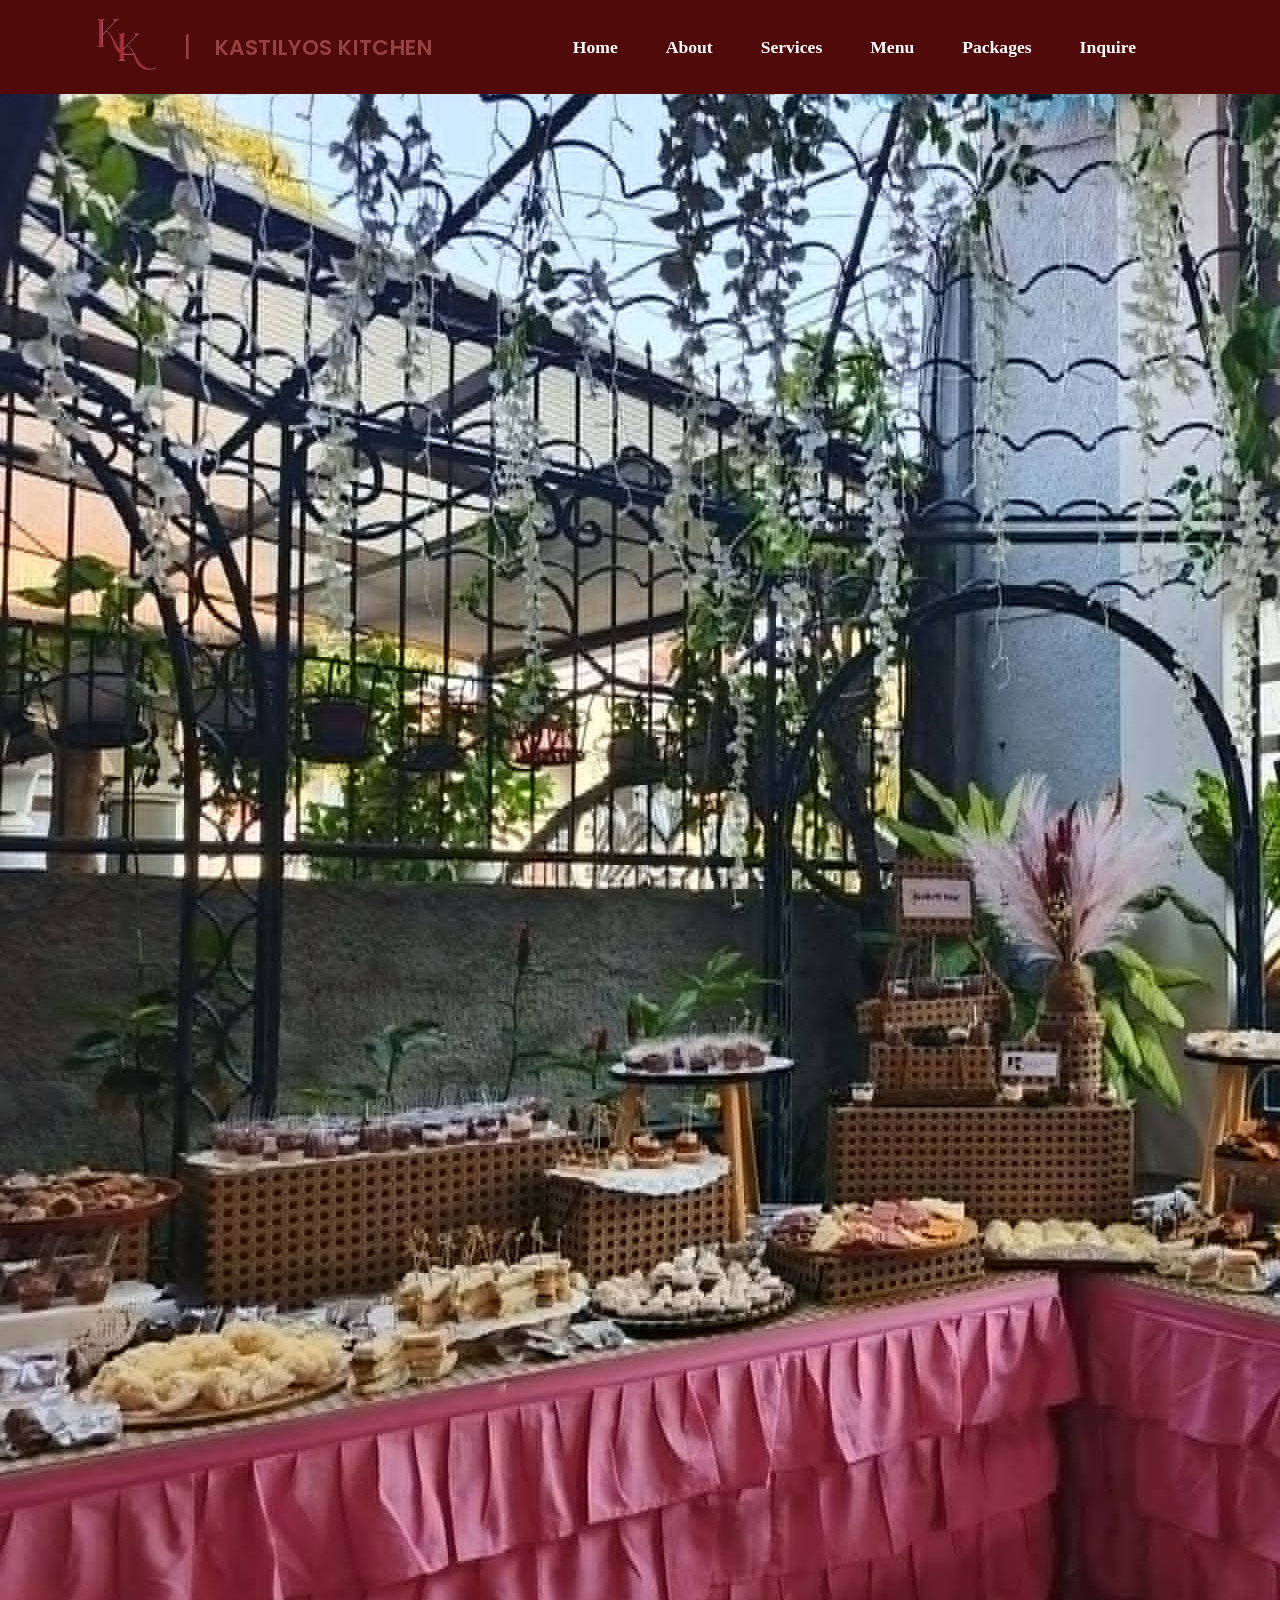
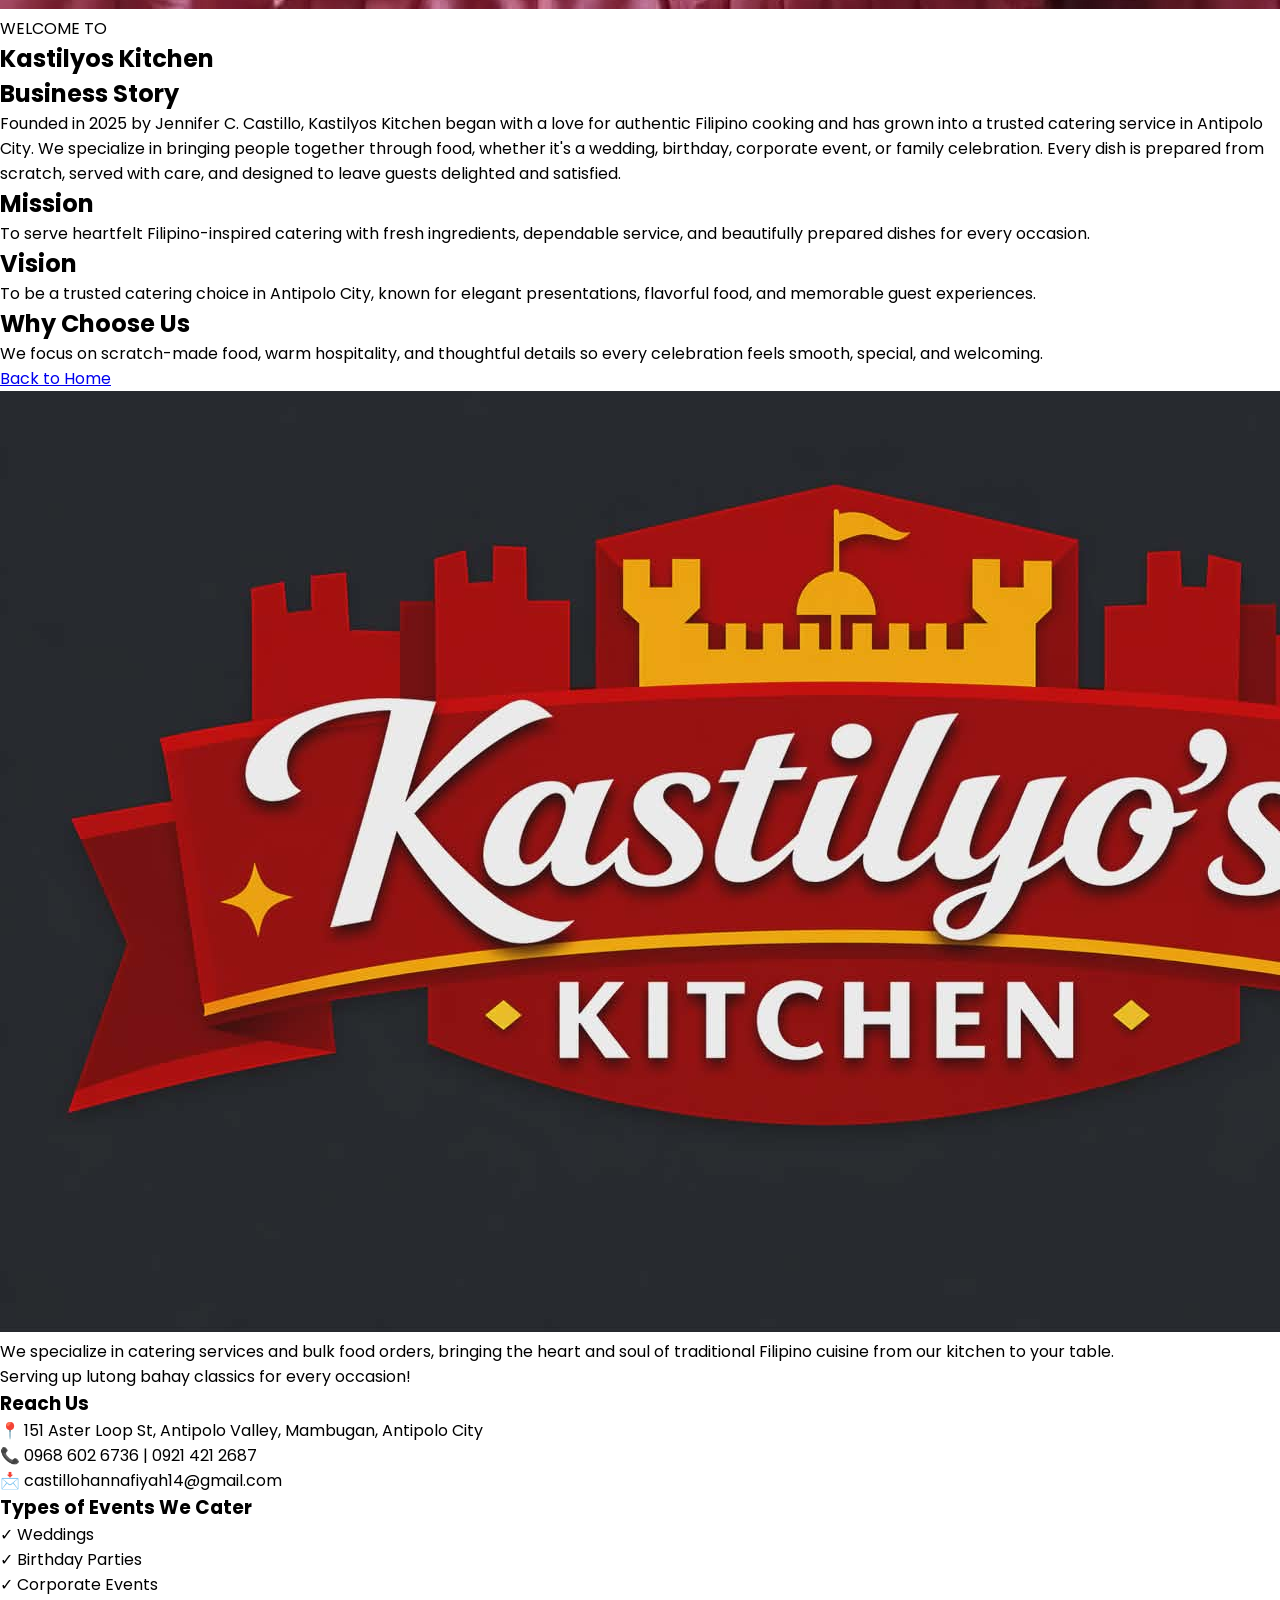
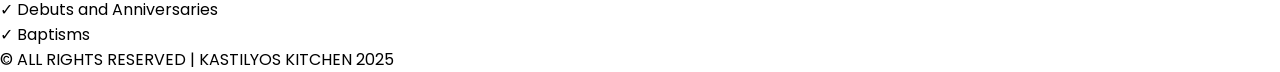
==== about.html @ cf3184c1 "Create about.html" ====
<!doctype html>
<html lang="en">
  <head>
    <meta charset="UTF-8" />
    <meta name="viewport" content="width=device-width, initial-scale=1.0" />
    <link rel="stylesheet" href="css/navbar.css" />
    <link rel="stylesheet" href="abt.css" />
    <title>Kastilyos Kitchen</title>
    <link
      href="https://fonts.googleapis.com/css2?family=Poppins:wght@300;400;500;600;700&display=swap"
      rel="stylesheet"
    />
  </head>
  <body>
    <!-- NAVBAR -->
    <nav id="navbar">
      <!-- LOGO -->
      <div class="logos">
        <a href="Index.html">
          <img class="logo" src="imgs/nav-logo.png" alt="LOGO" />
        </a>

        <span class="logoPipe">|</span>

        <a href="Index.html" style="text-decoration: none">
          <h1 class="logoName">KASTILYOS KITCHEN</h1>
        </a>
      </div>

      <!-- NAV LINKS -->
      <ul class="nav-links">
        <li><a href="Index.html">Home</a></li>
        <li><a href="Index.html">About</a></li>
        <li><a href="service.html">Services</a></li>
        <li><a href="Index.html">Menu</a></li>
        <li><a href="Index.html">Packages</a></li>
        <li><a href="Inquire.html">Inquire</a></li>
      </ul>

      <!-- BURGER -->
      <div class="hamburger" id="hamburger">&#9776;</div>

      <!-- SIDEBAR -->
      <div class="sidebar" id="sidebar">
        <button class="side-close" id="side-close">&times;</button>

        <div class="sidebar-logo">
          <a href="Index.html">
            <img class="logo" src="imgs/nav-logo.png" alt="LOGO" />
          </a>

          <span class="logoPipe">|</span>

          <a href="Index.html" style="text-decoration: none">
            <h1 class="logoName">KASTILYOS KITCHEN</h1>
          </a>
        </div>

        <ul class="sidebar-links">
          <li><a href="Index.html">Home</a></li>
          <li><a href="Index.html">About Us</a></li>
          <li><a href="service.html">Services</a></li>
          <li><a href="Index.html">Menu</a></li>
          <li><a href="Index.html">Packages</a></li>
          <li><a href="Inquire.html">Inquire</a></li>
        </ul>

        <div class="sidebar-contact">
          <h1>PHONE</h1>
          <p>📞 09686026736 | 09214212687</p>

          <h1>EMAIL</h1>
          <p>📩 castillohannafiyah14@gmail.com</p>

          <h1>ADDRESS</h1>
          <p>📍 151 Aster Loop St, Antipolo Valley, Mambugan, Antipolo City</p>
        </div>
      </div>
    </nav>

    <!-- HERO -->
    <div class="About-page">
      <div class="About-header">
        <h1>About us</h1>
        <p>
          Discover elegant catering experiences designed for weddings,
          birthdays, corporate events, and unforgettable celebrations.
        </p>
        <div class="hero-divider"></div>
      </div>
    </div>

    <section class="about-page">
      <div class="about-container">
        <div class="about-image">
          <img src="imgs/pack1.jpg" alt="Kastilyos Kitchen Catering" />
        </div>

        <div class="about-content">
          <span class="small-title">WELCOME TO</span>

          <h1>Kastilyos Kitchen</h1>

          <div class="about-details">
            <article class="about-card about-card--story">
              <h2>Business Story</h2>
              <p>
                Founded in 2025 by Jennifer C. Castillo, Kastilyos Kitchen began
                with a love for authentic Filipino cooking and has grown into a
                trusted catering service in Antipolo City. We specialize in
                bringing people together through food, whether it's a wedding,
                birthday, corporate event, or family celebration. Every dish is
                prepared from scratch, served with care, and designed to leave
                guests delighted and satisfied.
              </p>
            </article>

            <article class="about-card">
              <h2>Mission</h2>
              <p>
                To serve heartfelt Filipino-inspired catering with fresh
                ingredients, dependable service, and beautifully prepared dishes
                for every occasion.
              </p>
            </article>

            <article class="about-card">
              <h2>Vision</h2>
              <p>
                To be a trusted catering choice in Antipolo City, known for
                elegant presentations, flavorful food, and memorable guest
                experiences.
              </p>
            </article>

            <article class="about-card about-card--highlight">
              <h2>Why Choose Us</h2>
              <p>
                We focus on scratch-made food, warm hospitality, and thoughtful
                details so every celebration feels smooth, special, and
                welcoming.
              </p>
            </article>
          </div>

          <a href="index.html" class="about-btn">Back to Home</a>
        </div>
      </div>
    </section>
    <!-- FOOTER -->
    <footer>
      <div class="footer">
        <div class="footer-col">
          <img src="imgs/footer-logo.jpg" alt="Logo" class="footer-logo" />

          <p>
            We specialize in catering services and bulk food orders, bringing
            the heart and soul of traditional Filipino cuisine from our kitchen
            to your table.
          </p>

          <p>Serving up lutong bahay classics for every occasion!</p>
        </div>

        <div class="footer-col">
          <h3>Reach Us</h3>

          <div class="contact-item">
            📍 151 Aster Loop St, Antipolo Valley, Mambugan, Antipolo City
          </div>

          <div class="contact-item">📞 0968 602 6736 | 0921 421 2687</div>

          <div class="contact-item">📩 castillohannafiyah14@gmail.com</div>
        </div>

        <div class="footer-col">
          <h3>Types of Events We Cater</h3>

          <p>✓ Weddings</p>
          <p>✓ Birthday Parties</p>
          <p>✓ Corporate Events</p>
          <p>✓ Debuts and Anniversaries</p>
          <p>✓ Baptisms</p>
        </div>
      </div>

      <div class="footer-bottom">
        <div>&copy; ALL RIGHTS RESERVED | KASTILYOS KITCHEN 2025</div>
      </div>
    </footer>
    <!-- NAVBAR SCRIPT -->
    <script src="js/menu-bar.js"></script>
  </body>
</html>
---- css/navbar.css ----
/* NAVBAR */
* {
  margin: 0;
  padding: 0;
  box-sizing: border-box;
  font-family: "Poppins", sans-serif;
}

nav {
  position: fixed;
  top: 0;
  padding: 1rem 5%;
  background-color: rgb(80, 10, 10);
  display: flex;
  align-items: center;
  justify-content: space-between;
  width: 100%;
  z-index: 9999;
}
/* LOGO */
.logos {
  display: flex;
  align-items: center;
  gap: 0.5rem;
}
.logo {
  height: 55px;
  margin-left: 2rem;
}

.logoPipe {
  color: rgb(151, 66, 66);
  margin: 0 1rem;
  font-size: 1.7rem;
  user-select: none;
}

.logoName {
  display: inline-block;
  color: rgb(151, 66, 66);
  font-size: 1.35rem;
  font-weight: 600;
  letter-spacing: 0.02em;
}

/* NAV LINKS */
.nav-links {
  list-style: none;
  display: flex;
  gap: 3rem;
  margin-left: auto;
  margin-right: 5rem;
}

.nav-links li a {
  text-decoration: none;
  color: #ffffff;
  font-weight: bold;
  font-size: 1.1rem;
  padding-bottom: 4px;
  background-image: linear-gradient(currentColor, currentColor);
  background-repeat: no-repeat;
  background-position: center bottom;
  background-size: 0 2px;
  transition:
    background-size 500ms ease,
    transform 150ms ease,
    color 250ms ease;
  font-family:
    dm serif display,
    serif;
}

.nav-links li a:hover,
.nav-links li a:focus-visible {
  background-size: 100% 2px;
  color: rgb(156, 119, 119);
}
.nav-links li:first-child {
  margin-left: 50px;
}
/* HAMBURGER */
.hamburger {
  display: none;
}
.sidebar {
  display: none;
}
/* TABLET */
@media (max-width: 950px) {
  .nav-links {
    display: none;
  }
  /* SHOW HAMBURGER */
  .hamburger {
    display: block;
    cursor: pointer;
    font-size: 2rem;
    color: white;
    margin-left: 25px;
  }
  /* Sidebar */
  .sidebar {
    position: fixed;
    top: 0;
    left: 0;
    width: 100vw;
    height: 100vh;
    background-color: rgb(80, 10, 10);
    display: flex;
    flex-direction: column;
    align-items: flex-start;
    justify-content: flex-start;
    z-index: 99999;
    padding-top: 5rem;
    overflow: auto;
    overscroll-behavior: none;
    opacity: 0;
    pointer-events: none;
    transition: opacity 0.4s ease;
  }

  .sidebar.active {
    opacity: 1;
    pointer-events: auto;
  }
  /* No scroll Sidebar */
  .no-scroll {
    overflow: hidden;
  }

  .sidebar::-webkit-scrollbar {
    display: none;
  }

  /* lINKS INSIDE SIDEBAR */
  .sidebar-links {
    list-style: none;
    display: flex;
    flex-direction: column;
    gap: 2rem;
    width: 100%;
    padding-left: 2rem;
  }
  .sidebar a {
    text-decoration: none;
    color: #ffffff;
    font-weight: bold;
    font-size: 1.5rem;
    padding-bottom: 4px;
    transition: color 250ms ease;
    font-family: "DM Serif Display", serif;
    -webkit-tap-highlight-color: transparent;
    margin-left: 2.5rem;
  }

  .sidebar a:hover {
    color: rgb(156, 119, 119);
  }
  /* CLOSE BUTTON "X" */
  .side-close {
    position: absolute;
    top: 1.3rem;
    right: 2.5rem;
    font-size: 3.5rem;
    background: none;
    border: none;
    color: white;
    cursor: pointer;
  }
  /* LOGO */
  .sidebar-logo {
    display: flex;
    align-items: center;
    margin-bottom: 2rem;
  }

  .sidebar-logo img {
    height: 80px;
  }
  .sidebar .logoName,
  .sidebar .logoPipe {
    font-size: 1.8rem;
  }
  /* CONTACT INFO */
  .sidebar-contact {
    margin-top: 2rem;
    padding-left: 2rem;
    padding-right: 1rem;
    width: 100%;
    box-sizing: border-box;
  }

  .sidebar-contact h1 {
    font-size: 1.5rem;
    color: #ffffff;
    font-family: "DM Serif Display", serif;
    margin-left: 2.5rem;
    margin-bottom: 0.5rem;
    margin-top: 2.5rem;
  }

  .sidebar-contact p {
    font-size: 1.3rem;
    color: #b6adad;
    margin-bottom: 1rem;
    font-family: "DM Serif Display", serif;
    margin-left: 2.5rem;
  }
}
/* PHONE */
@media (max-width: 768px) {
  .sidebar a {
    font-size: 1.3rem;
    margin-left: 1.8rem;
  }
  /* CLOSE BUTTON "X" */
  .side-close {
    font-size: 3rem;
  }
  /* LOGO */
  .sidebar-logo img {
    height: 70px;
  }
  .sidebar .logoName,
  .sidebar .logoPipe {
    font-size: 1.6rem;
  }
  /* CONTACT INFO */
  .sidebar-contact h1 {
    font-size: 1.3rem;
    margin-left: 1.8rem;
    margin-top: 2rem;
  }

  .sidebar-contact p {
    font-size: 1.15rem;
    margin-left: 1.8rem;
  }
}
@media (max-width: 480px) {
  .sidebar a {
    font-size: 1.2rem;
    margin-left: 1rem;
  }
  /* CONTACT INFO */
  .sidebar-contact h1 {
    font-size: 1.2rem;
    margin-left: 1rem;
    margin-top: 1.5rem;
  }

  .sidebar-contact p {
    font-size: 0.95rem;
    margin-left: 1rem;
  }
  /* LOGO */
  .sidebar .logoName,
  .sidebar .logoPipe {
    font-size: 1.4rem;
  }
  /* CLOSE BUTTON "X" */
  .side-close {
    font-size: 2.5rem;
  }
}

/* HIDE LOGO NAME IN SMALLER SCREENS */
@media (max-width: 360px) {
  .logoName {
    display: none;
  }
  .logoPipe {
    display: none;
  }
}
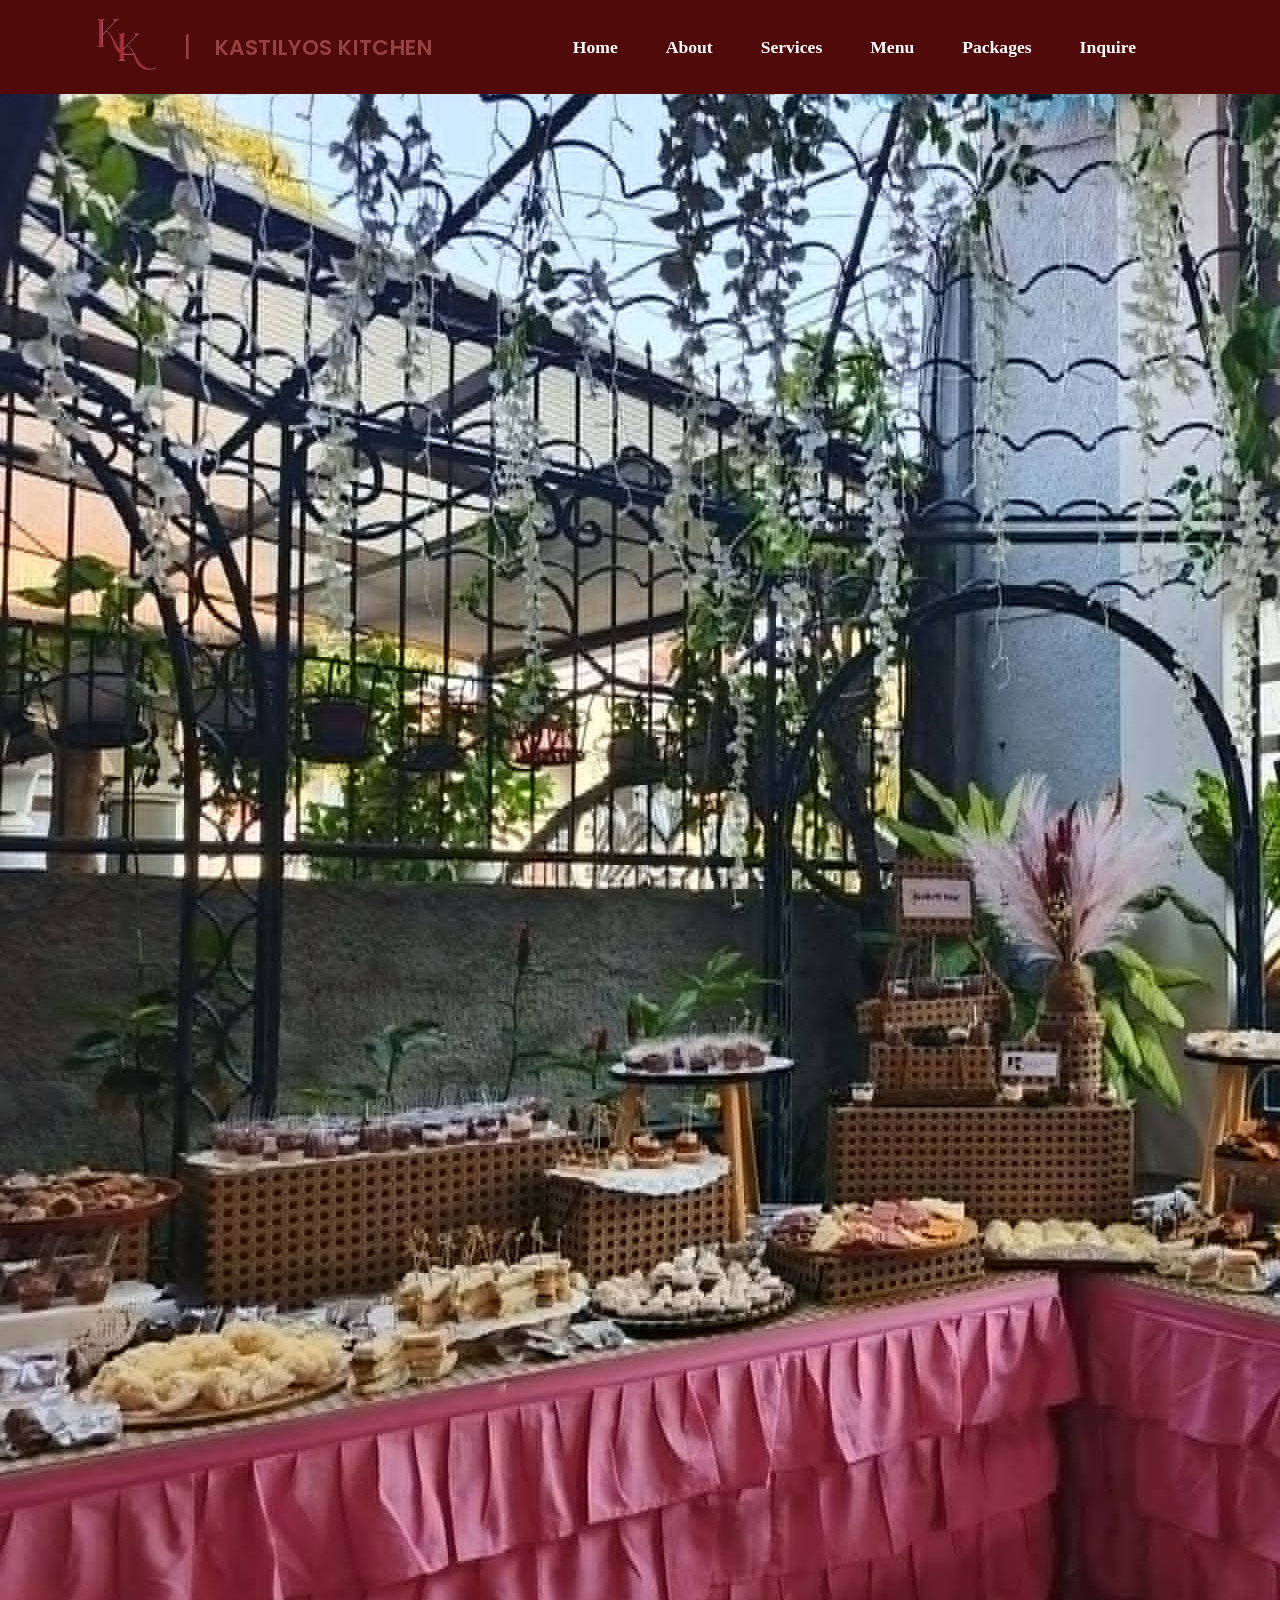
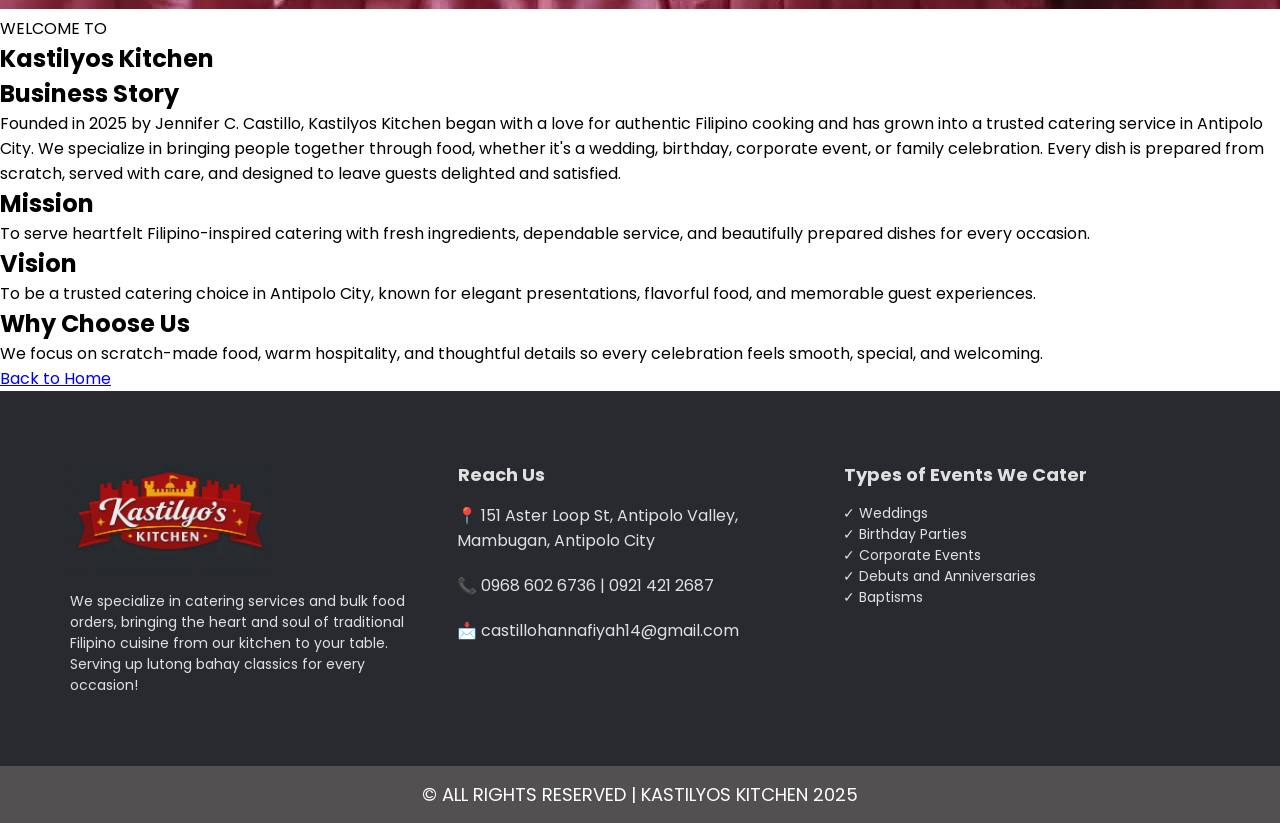
==== commit efdfea48: "Update about.html" ====
--- a/about.html
+++ b/about.html
@@ -16,24 +16,24 @@
     <nav id="navbar">
       <!-- LOGO -->
       <div class="logos">
-        <a href="Index.html">
+        <a href="index.html">
           <img class="logo" src="imgs/nav-logo.png" alt="LOGO" />
         </a>
 
         <span class="logoPipe">|</span>
 
-        <a href="Index.html" style="text-decoration: none">
+        <a href="index.html" style="text-decoration: none">
           <h1 class="logoName">KASTILYOS KITCHEN</h1>
         </a>
       </div>
 
       <!-- NAV LINKS -->
       <ul class="nav-links">
-        <li><a href="Index.html">Home</a></li>
-        <li><a href="Index.html">About</a></li>
+        <li><a href="index.html">Home</a></li>
+        <li><a href="about.html">About</a></li>
         <li><a href="service.html">Services</a></li>
-        <li><a href="Index.html">Menu</a></li>
-        <li><a href="Index.html">Packages</a></li>
+        <li><a href="menu.html">Menu</a></li>
+        <li><a href="package.html">Packages</a></li>
         <li><a href="Inquire.html">Inquire</a></li>
       </ul>
 
@@ -45,23 +45,23 @@
         <button class="side-close" id="side-close">&times;</button>
 
         <div class="sidebar-logo">
-          <a href="Index.html">
+          <a href="index.html">
             <img class="logo" src="imgs/nav-logo.png" alt="LOGO" />
           </a>
 
           <span class="logoPipe">|</span>
 
-          <a href="Index.html" style="text-decoration: none">
+          <a href="index.html" style="text-decoration: none">
             <h1 class="logoName">KASTILYOS KITCHEN</h1>
           </a>
         </div>
 
         <ul class="sidebar-links">
-          <li><a href="Index.html">Home</a></li>
-          <li><a href="Index.html">About Us</a></li>
+          <li><a href="index.html">Home</a></li>
+          <li><a href="about.html">About Us</a></li>
           <li><a href="service.html">Services</a></li>
-          <li><a href="Index.html">Menu</a></li>
-          <li><a href="Index.html">Packages</a></li>
+          <li><a href="menu.html">Menu</a></li>
+          <li><a href="package.html">Packages</a></li>
           <li><a href="Inquire.html">Inquire</a></li>
         </ul>
 
--- a/css/navbar.css
+++ b/css/navbar.css
@@ -274,3 +274,85 @@
     display: none;
   }
 }
+
+
+/* FOOTER */
+.footer {
+  background: #292a30;
+  padding: 60px 60px;
+  display: flex;
+  justify-content: space-between;
+  flex-wrap: wrap;
+}
+.footer-col {
+  flex: 1;
+  min-width: 250px;
+  margin: 10px;
+}
+.footer-logo {
+  width: 200px;
+  margin-bottom: 10px;
+}
+.footer p {
+  color: #e0e0e0;
+  font-size: 14px;
+  line-height: 1.5;
+}
+.footer h3 {
+  margin-bottom: 15px;
+  font-size: 18px;
+  padding-left: 1px;
+  color: #e0e0e0;
+}
+.contact-item {
+  margin-bottom: 20px;
+  font-size: 16px;
+  color: #e0e0e0;
+}
+.footer-bottom {
+  background: #525050;
+  color: #fff;
+  padding: 15px 60px;
+  display: flex;
+  justify-content: center;
+  flex-wrap: wrap;
+  font-size: 18px;
+}
+/* TABLET */
+@media (max-width: 940px) {
+  .footer {
+    flex-direction: column;
+    padding: 25px 20px;
+    gap: 0.5rem;
+    text-align: center;
+  }
+  .footer-col {
+    min-width: 100%;
+    margin: 5px 0;
+    padding: 10px 0;
+    border-bottom: 1px solid rgba(255, 255, 255, 0.1);
+  }
+  .footer-col:last-child {
+    border-bottom: none;
+  }
+  .footer-logo {
+    width: 100px;
+    margin: 0 auto 8px;
+  }
+  .footer h3 {
+    font-size: 20px;
+    margin-bottom: 8px;
+  }
+  .footer p,
+  .contact-item {
+    font-size: 20px;
+    margin-bottom: 6px;
+    line-height: 1.4;
+  }
+  .footer-bottom {
+    padding: 10px 15px;
+    font-size: 11px;
+    text-align: center;
+  }
+}
+
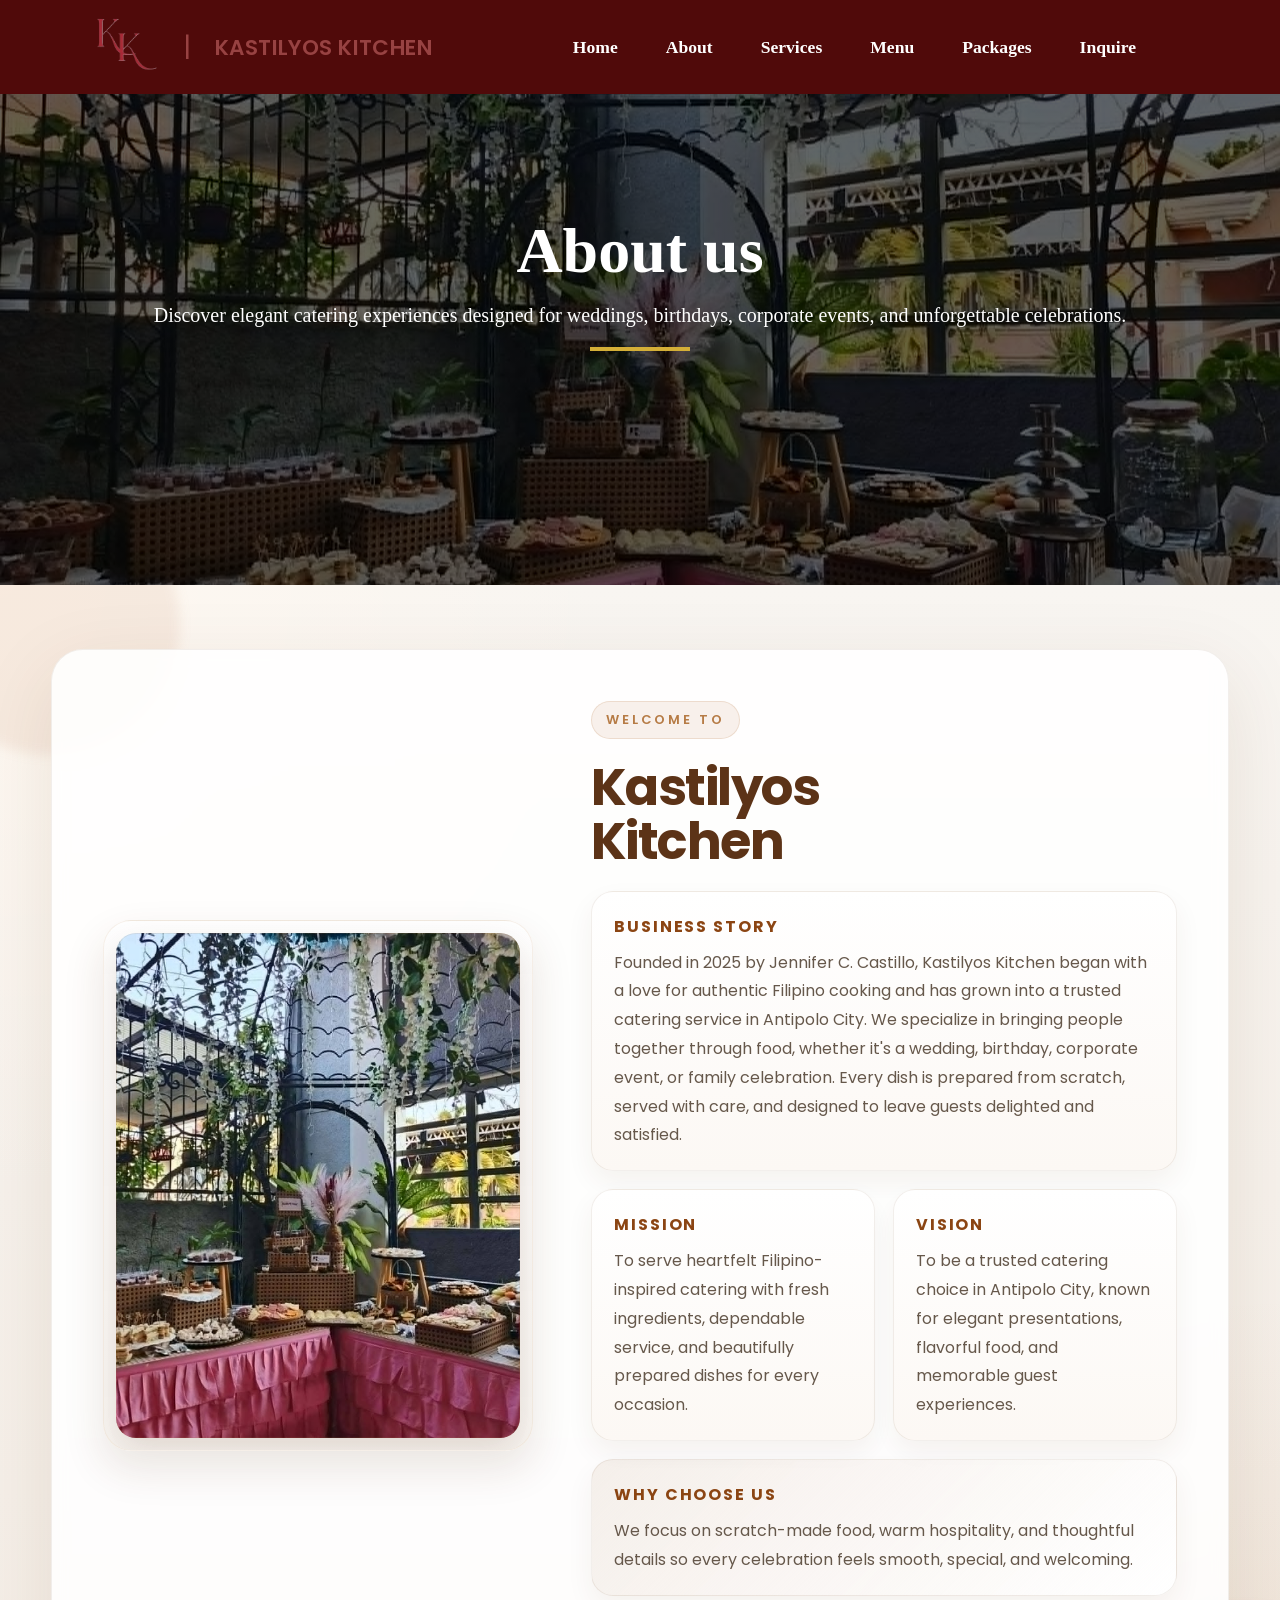
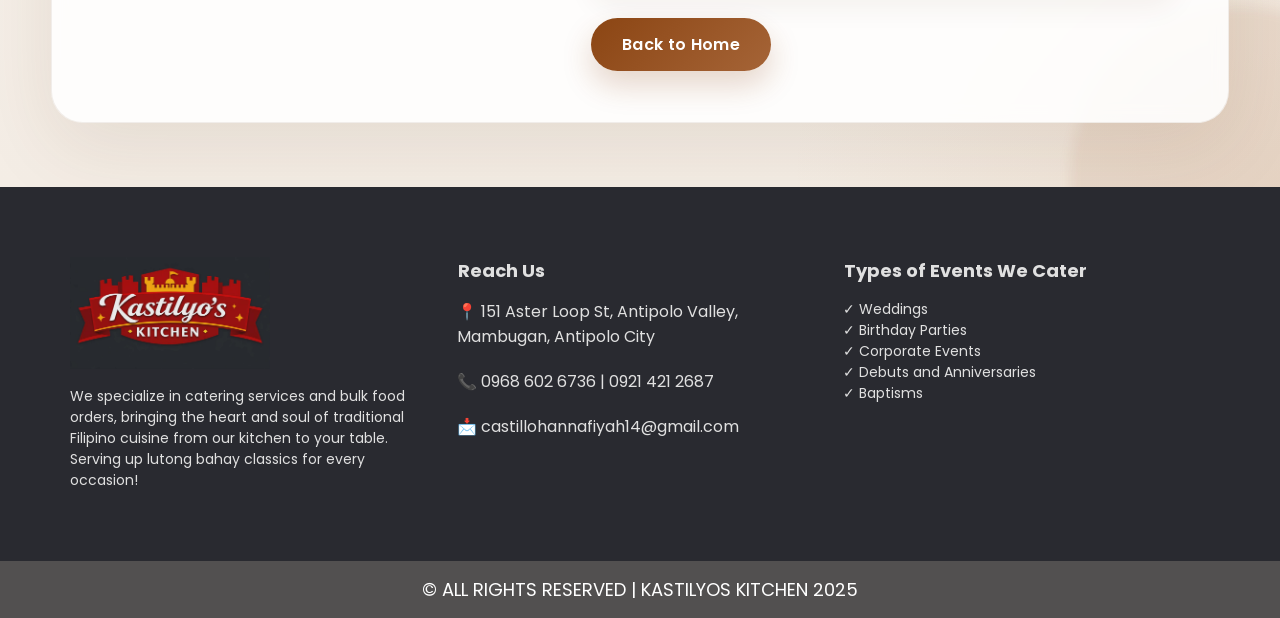
==== commit 1fa1a753: "Fix stylesheet path for abt.css in about.html" ====
--- a/about.html
+++ b/about.html
@@ -4,7 +4,7 @@
     <meta charset="UTF-8" />
     <meta name="viewport" content="width=device-width, initial-scale=1.0" />
     <link rel="stylesheet" href="css/navbar.css" />
-    <link rel="stylesheet" href="abt.css" />
+    <link rel="stylesheet" href="css/abt.css" />
     <title>Kastilyos Kitchen</title>
     <link
       href="https://fonts.googleapis.com/css2?family=Poppins:wght@300;400;500;600;700&display=swap"
--- a/css/abt.css
+++ b/css/abt.css
@@ -0,0 +1,403 @@
+/* about.css */
+html,
+body {
+  overflow-x: hidden;
+  max-width: 100%;
+}
+/* ABout us*/
+.About-page {
+  width: 100%;
+  height: 65vh;
+  background:
+    linear-gradient(rgba(0, 0, 0, 0.6), rgba(0, 0, 0, 0.6)),
+    url("../imgs/pack1.jpg"); /* bg pic */
+  background-size: cover;
+  background-position: center;
+  display: flex;
+  align-items: center;
+  justify-content: center;
+}
+.About-header {
+  text-align: center;
+  color: #fff;
+  padding: 0 20px;
+}
+
+/* SERVICE H1 & P */
+.About-header h1 {
+  margin-bottom: 1rem;
+  font-size: clamp(2.5rem, 6vw, 4rem);
+  color: #ffffff;
+  font-family: "DM Serif Display", serif;
+}
+
+.About-header p {
+  margin-bottom: 1rem;
+  font-size: clamp(0.95rem, 2.5vw, 1.25rem);
+  color: #ffffff;
+  font-family: "DM Serif Display", serif;
+}
+
+.hero-divider {
+  width: 100px;
+  height: 4px;
+  background: #d4af37;
+  margin: 20px auto;
+}
+
+:root {
+  --about-bg: #f8f5f1;
+  --about-surface: rgba(255, 255, 255, 0.88);
+  --about-card: #ffffff;
+  --about-card-soft: #fcf8f4;
+  --about-heading: #5c3317;
+  --about-accent: #8b4513;
+  --about-accent-soft: #b67b45;
+  --about-text: #66584b;
+  --about-border: rgba(92, 51, 23, 0.08);
+  --about-shadow: 0 24px 80px rgba(92, 51, 23, 0.1);
+}
+
+* {
+  margin: 0;
+  padding: 0;
+  box-sizing: border-box;
+}
+
+html {
+  scroll-behavior: smooth;
+}
+
+body {
+  font-family: "Poppins", sans-serif;
+  background: var(--about-bg);
+  color: var(--about-text);
+  overflow-x: hidden;
+}
+
+.about-page {
+  position: relative;
+  isolation: isolate;
+  min-height: 100vh;
+  min-height: 100svh;
+  display: flex;
+  align-items: center;
+  justify-content: center;
+  padding: clamp(28px, 5vw, 84px) clamp(16px, 4vw, 80px);
+  overflow: hidden;
+  background:
+    radial-gradient(
+      circle at top left,
+      rgba(255, 248, 240, 0.95),
+      transparent 35%
+    ),
+    radial-gradient(
+      circle at bottom right,
+      rgba(182, 123, 69, 0.12),
+      transparent 28%
+    ),
+    linear-gradient(180deg, #f8f5f1 0%, #f4ede5 100%);
+}
+
+.about-page::before,
+.about-page::after {
+  content: "";
+  position: absolute;
+  border-radius: 50%;
+  pointer-events: none;
+  z-index: -1;
+  filter: blur(6px);
+}
+
+.about-page::before {
+  width: 260px;
+  height: 260px;
+  top: -90px;
+  left: -80px;
+  background: rgba(182, 123, 69, 0.1);
+}
+
+.about-page::after {
+  width: 340px;
+  height: 340px;
+  right: -130px;
+  bottom: -160px;
+  background: rgba(139, 69, 19, 0.08);
+}
+
+.about-container {
+  width: min(1240px, 100%);
+  display: grid;
+  grid-template-columns: minmax(300px, 430px) minmax(0, 1fr);
+  gap: clamp(24px, 4.5vw, 72px);
+  align-items: center;
+  padding: clamp(20px, 4vw, 56px);
+  background: var(--about-surface);
+  border: 1px solid var(--about-border);
+  border-radius: 32px;
+  box-shadow: var(--about-shadow);
+  backdrop-filter: blur(8px);
+  -webkit-backdrop-filter: blur(8px);
+  position: relative;
+  z-index: 1;
+}
+
+.about-image {
+  position: relative;
+  padding: 12px;
+  border-radius: 28px;
+  background: linear-gradient(
+    180deg,
+    rgba(255, 255, 255, 0.94),
+    rgba(248, 245, 241, 0.92)
+  );
+  border: 1px solid rgba(182, 123, 69, 0.12);
+  box-shadow: 0 18px 42px rgba(92, 51, 23, 0.12);
+  overflow: hidden;
+  animation: aboutFadeUp 0.8s ease both;
+}
+
+.about-image::after {
+  content: "";
+  position: absolute;
+  inset: 12px;
+  border-radius: 20px;
+  border: 1px solid rgba(182, 123, 69, 0.12);
+  pointer-events: none;
+}
+
+.about-image img {
+  display: block;
+  width: 100%;
+  aspect-ratio: 4 / 5;
+  object-fit: cover;
+  border-radius: 20px;
+  box-shadow: 0 14px 34px rgba(92, 51, 23, 0.16);
+  transition:
+    transform 0.45s ease,
+    box-shadow 0.45s ease;
+}
+
+.about-image:hover img {
+  transform: scale(1.02);
+  box-shadow: 0 18px 40px rgba(92, 51, 23, 0.18);
+}
+
+.about-content {
+  display: flex;
+  flex-direction: column;
+  gap: 22px;
+  min-width: 0;
+  animation: aboutFadeUp 0.8s ease 0.08s both;
+}
+
+.small-title {
+  display: inline-flex;
+  align-self: flex-start;
+  width: fit-content;
+  padding: 8px 14px;
+  border-radius: 999px;
+  background: rgba(182, 123, 69, 0.1);
+  border: 1px solid rgba(182, 123, 69, 0.18);
+  color: var(--about-accent-soft);
+  font-size: 13px;
+  letter-spacing: 0.22em;
+  font-weight: 600;
+}
+
+.about-content h1 {
+  font-size: clamp(2.4rem, 4vw, 3.8rem);
+  color: var(--about-heading);
+  line-height: 1.05;
+  letter-spacing: -0.03em;
+  max-width: 12ch;
+}
+
+.about-details {
+  display: grid;
+  grid-template-columns: repeat(2, minmax(0, 1fr));
+  gap: 18px;
+  align-items: stretch;
+}
+
+.about-card {
+  padding: 22px 22px 20px;
+  border-radius: 22px;
+  background: linear-gradient(
+    180deg,
+    var(--about-card) 0%,
+    var(--about-card-soft) 100%
+  );
+  border: 1px solid rgba(92, 51, 23, 0.08);
+  box-shadow: 0 12px 28px rgba(92, 51, 23, 0.06);
+  transition:
+    transform 0.32s ease,
+    box-shadow 0.32s ease,
+    border-color 0.32s ease;
+}
+
+.about-card:hover {
+  transform: translateY(-4px);
+  box-shadow: 0 18px 34px rgba(92, 51, 23, 0.1);
+  border-color: rgba(182, 123, 69, 0.24);
+}
+
+.about-card--story,
+.about-card--highlight {
+  grid-column: 1 / -1;
+}
+
+.about-card--highlight {
+  background: linear-gradient(
+    135deg,
+    rgba(139, 69, 19, 0.08),
+    rgba(255, 255, 255, 0.98)
+  );
+}
+
+.about-card h2 {
+  color: var(--about-accent);
+  font-size: 1rem;
+  text-transform: uppercase;
+  letter-spacing: 0.12em;
+  margin-bottom: 10px;
+}
+
+.about-card p {
+  color: var(--about-text);
+  font-size: 16px;
+  line-height: 1.8;
+}
+
+.about-btn {
+  align-self: flex-start;
+  display: inline-flex;
+  align-items: center;
+  justify-content: center;
+  min-width: 180px;
+  padding: 14px 30px;
+  border-radius: 999px;
+  background: linear-gradient(135deg, #8b4513, #a56437);
+  color: #ffffff;
+  text-decoration: none;
+  font-weight: 600;
+  letter-spacing: 0.02em;
+  box-shadow: 0 14px 30px rgba(139, 69, 19, 0.22);
+  transition:
+    transform 0.3s ease,
+    box-shadow 0.3s ease,
+    background 0.3s ease;
+}
+
+.about-btn:hover {
+  transform: translateY(-3px);
+  box-shadow: 0 18px 36px rgba(139, 69, 19, 0.28);
+}
+
+.about-btn:focus-visible {
+  outline: 3px solid rgba(182, 123, 69, 0.35);
+  outline-offset: 4px;
+}
+
+@keyframes aboutFadeUp {
+  from {
+    opacity: 0;
+    transform: translateY(16px);
+  }
+  to {
+    opacity: 1;
+    transform: translateY(0);
+  }
+}
+
+@media (max-width: 980px) {
+  .about-container {
+    grid-template-columns: 1fr;
+    text-align: center;
+  }
+
+  .about-image {
+    width: 100%;
+    max-width: 640px;
+    margin: 0 auto;
+  }
+
+  .about-content {
+    align-items: center;
+  }
+
+  .small-title {
+    align-self: center;
+  }
+
+  .about-content h1 {
+    max-width: none;
+  }
+
+  .about-details {
+    width: 100%;
+  }
+
+  .about-card {
+    text-align: left;
+  }
+
+  .about-btn {
+    align-self: center;
+  }
+}
+
+@media (max-width: 720px) {
+  .about-page {
+    padding: 18px 12px 24px;
+  }
+
+  .about-container {
+    padding: 16px;
+    border-radius: 24px;
+  }
+
+  .about-details {
+    grid-template-columns: 1fr;
+  }
+
+  .about-card {
+    padding: 18px;
+  }
+
+  .about-card p {
+    font-size: 15px;
+    line-height: 1.75;
+  }
+
+  .about-btn {
+    width: min(100%, 280px);
+  }
+}
+
+@media (prefers-reduced-motion: reduce) {
+  html {
+    scroll-behavior: auto;
+  }
+
+  .about-image,
+  .about-content,
+  .about-image img,
+  .about-card,
+  .about-btn {
+    animation: none;
+    transition: none;
+  }
+}
+
+/* SMALLER MOBILE */
+@media (max-width: 480px) {
+  .About-page h1 {
+    font-size: 1.8rem;
+    margin-bottom: 0.3rem;
+  }
+  .About-header p {
+    font-size: 0.8rem;
+    margin-bottom: 1em;
+  }
+}
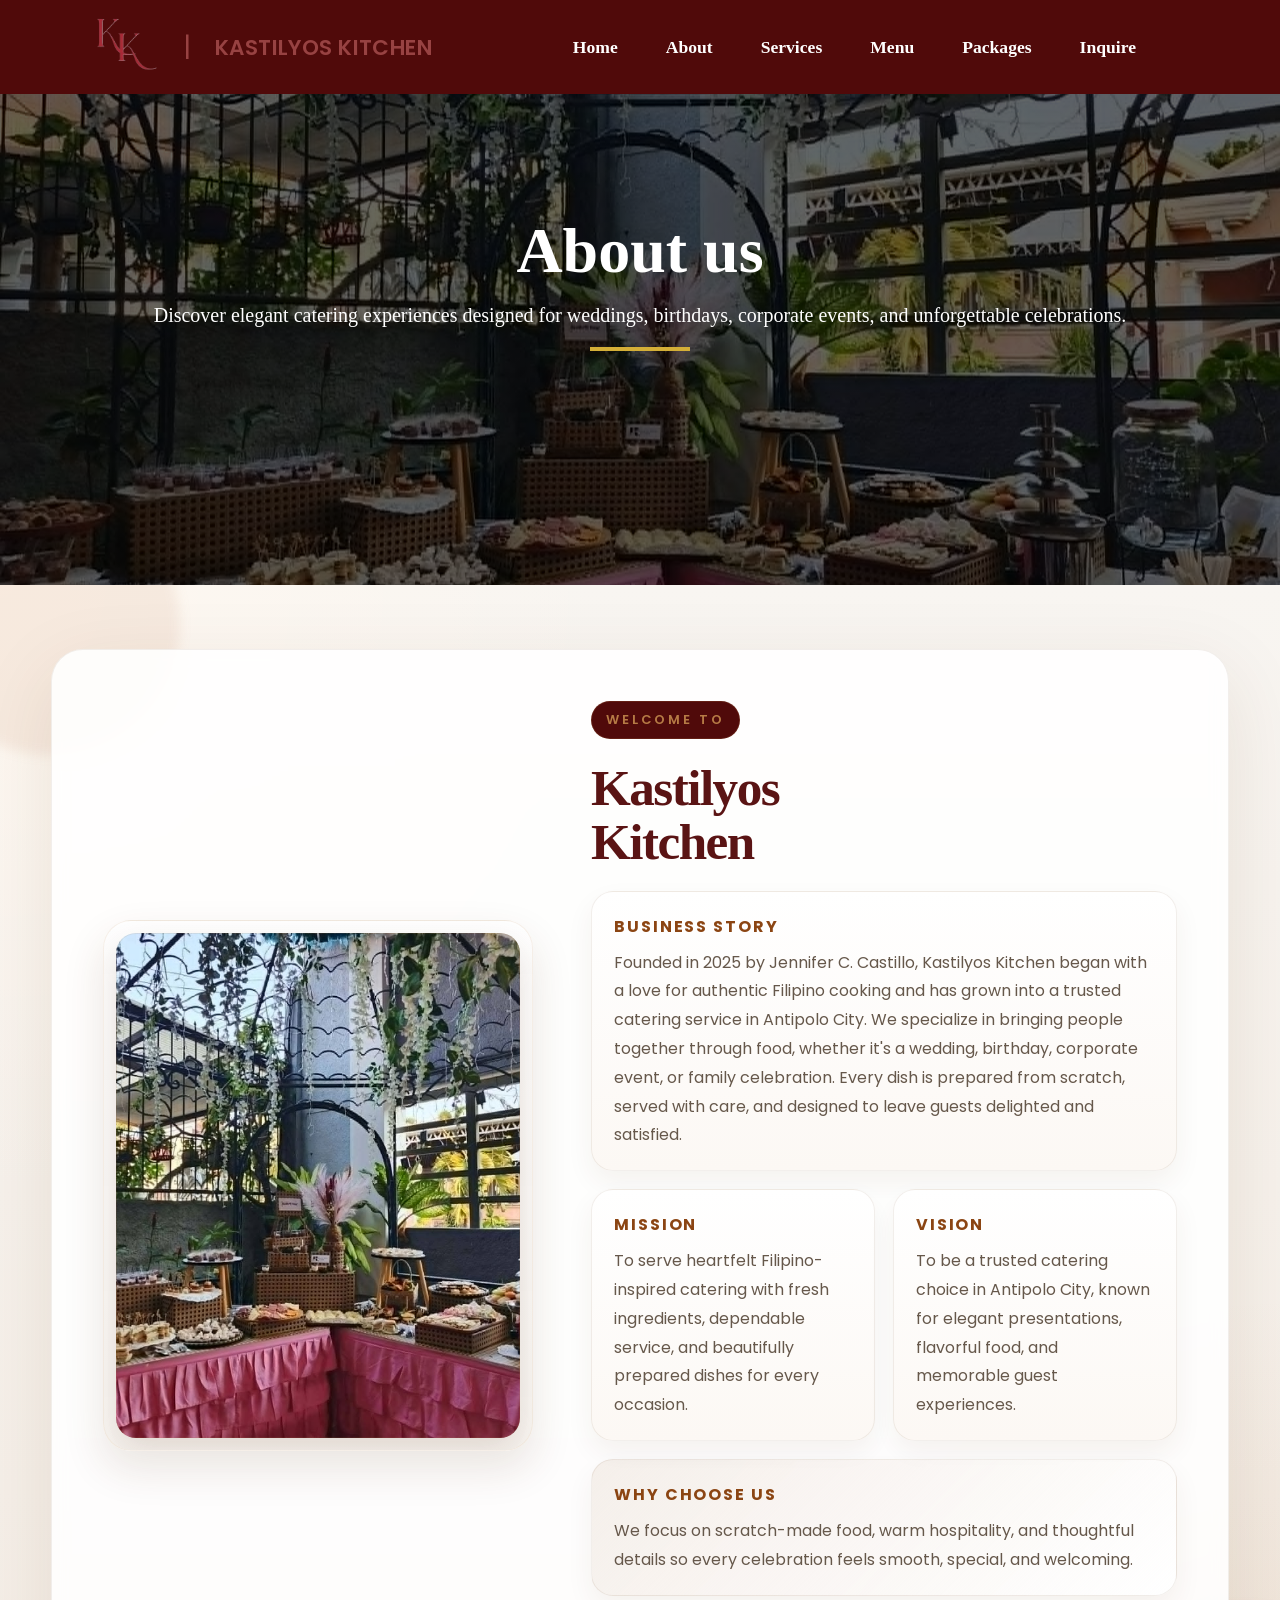
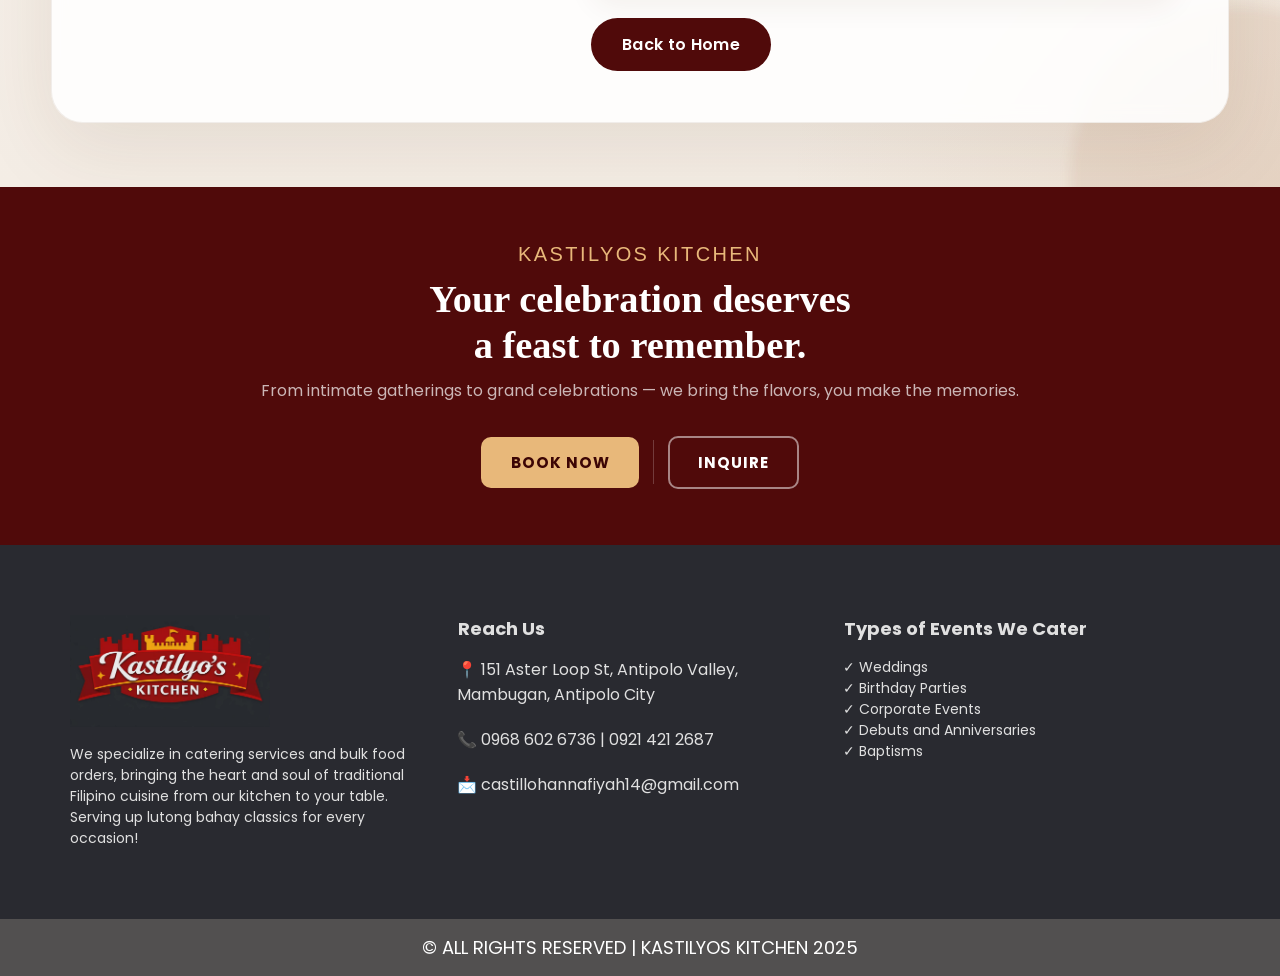
==== commit e7f308b3: "Update about.html" ====
--- a/about.html
+++ b/about.html
@@ -147,6 +147,26 @@
         </div>
       </div>
     </section>
+
+<!-- Banner -->
+    <section class="kk-banner">
+      <div class="kk-banner-left">
+        <p class="kk-banner-tit">Kastilyos Kitchen</p>
+        <h2 class="kk-banner-par">
+          Your celebration deserves<br />a feast to remember.
+        </h2>
+        <p class="kk-banner-sub">
+          From intimate gatherings to grand celebrations — we bring the flavors,
+          you make the memories.
+        </p>
+      </div>
+      <div class="kk-btns">
+        <button class="kk-btn-book" id="banner_book_btn">Book Now</button>
+        <div class="kk-banner-divider"></div>
+        <a class="kk-btn-inquire" href="inquire.html">Inquire</a>
+      </div>
+    </section>
+    
     <!-- FOOTER -->
     <footer>
       <div class="footer">
--- a/css/navbar.css
+++ b/css/navbar.css
@@ -275,6 +275,128 @@
   }
 }
 
+/* BANNER */
+.kk-banner {
+  background: rgb(80, 10, 10);
+  width: 100%;
+  box-sizing: border-box;
+  padding: 3.5rem 4rem;
+  display: flex;
+  flex-direction: column;
+  align-items: center;
+  justify-content: center;
+  text-align: center;
+  gap: 2rem;
+}
+
+.kk-banner-left {
+  display: flex;
+  flex-direction: column;
+  align-items: center;
+}
+
+.kk-banner-tit {
+  font-size: 20px;
+  font-weight: 500;
+  letter-spacing: 0.12em;
+  text-transform: uppercase;
+  color: #e8b87a;
+  margin-bottom: 10px;
+}
+
+.kk-banner-par {
+  font-size: clamp(1.6rem, 3vw, 2.4rem);
+  font-weight: 700;
+  color: #fff;
+  font-family: "DM Serif Display", Georgia, serif;
+  line-height: 1.2;
+  margin: 0 0 10px;
+}
+
+.kk-banner-sub {
+  font-size: 1rem;
+  color: rgba(255, 255, 255, 0.7);
+  margin: 0;
+  line-height: 1.6;
+}
+
+.kk-btns {
+  display: flex;
+  align-items: center;
+  justify-content: center;
+  gap: 14px;
+  flex-wrap: wrap;
+}
+
+/* Btns */
+.kk-btn-book {
+  display: inline-block;
+  padding: 14px 30px;
+  background: #e8b87a;
+  color: rgb(60, 5, 5);
+  font-size: 0.95rem;
+  font-weight: 700;
+  letter-spacing: 0.06em;
+  text-transform: uppercase;
+  border: none;
+  border-radius: 10px;
+  cursor: pointer;
+  text-decoration: none;
+  transition:
+    background 0.2s ease,
+    transform 0.15s ease;
+  white-space: nowrap;
+}
+
+.kk-btn-book:hover {
+  background: #f5ca8e;
+  transform: translateY(-1px);
+}
+
+/* Inquire btn */
+.kk-btn-inquire {
+  display: inline-block;
+  padding: 13px 28px;
+  background: transparent;
+  color: #fff;
+  font-size: 0.95rem;
+  font-weight: 700;
+  letter-spacing: 0.06em;
+  text-transform: uppercase;
+  border: 2px solid rgba(255, 255, 255, 0.5);
+  border-radius: 10px;
+  cursor: pointer;
+  text-decoration: none;
+  transition:
+    border-color 0.2s ease,
+    background 0.2s ease,
+    transform 0.15s ease;
+  white-space: nowrap;
+}
+
+.kk-btn-inquire:hover {
+  border-color: #fff;
+  background: rgba(255, 255, 255, 0.08);
+  transform: translateY(-1px);
+}
+
+.kk-banner-divider {
+  width: 1px;
+  height: 44px;
+  background: rgba(255, 255, 255, 0.2);
+}
+
+/* Mobile */
+@media (max-width: 768px) {
+  .kk-banner {
+    padding: 2.5rem 1.5rem;
+  }
+  .kk-banner-divider {
+    display: none;
+  }
+}
+
+
 
 /* FOOTER */
 .footer {
--- a/css/abt.css
+++ b/css/abt.css
@@ -1,22 +1,210 @@
-/* about.css */
+/* ABOUT US SECTION IN INDEX*/
+#about-us {
+  padding: 5rem 8%;
+  background-color: #f5f1f1;
+}
+
+/* CONTAINER */
+.abt-container {
+  max-width: 1200px;
+  margin: auto;
+}
+
+/* SECTION TITLE */
+.abt-title {
+  font-size: clamp(1.5rem, 4vw, 2rem);
+  color: #5a1414;
+  font-family: "DM Serif Display", serif;
+  text-align: center;
+  margin-bottom: 3rem;
+  font-weight: 700;
+  position: relative;
+}
+
+.abt-title::after {
+  content: "";
+  width: 80px;
+  height: 4px;
+  background: #800000;
+  display: block;
+  margin: 12px auto 0;
+  border-radius: 5px;
+}
+
+/* CARD */
+.abts-container {
+  display: flex;
+  align-items: center;
+  justify-content: space-between;
+  gap: 4rem;
+
+  background: #fff;
+  padding: 3rem;
+  border-radius: 20px;
+  box-shadow: 0 10px 30px rgba(0, 0, 0, 0.08);
+}
+
+/* IMAGE */
+.abt-image {
+  flex: 1;
+  display: flex;
+  justify-content: center;
+}
+
+.abt-image img {
+  width: 100%;
+  max-width: 380px;
+  height: 420px;
+  object-fit: cover;
+  border-radius: 18px;
+  box-shadow: 0 10px 25px rgba(0, 0, 0, 0.15);
+}
+
+/* TEXT */
+.about-text {
+  flex: 1.2;
+}
+
+.about-text h2 {
+  font-size: 2rem;
+  color: #800000;
+  margin-bottom: 1.2rem;
+}
+
+.about-text p {
+  font-size: 1rem;
+  line-height: 1.9;
+  color: #444;
+  margin-bottom: 2rem;
+}
+
+/* BUTTON */
+.learn-more {
+  display: inline-block;
+  padding: 0.9rem 1.8rem;
+  background: #800000;
+  color: #fff;
+  text-decoration: none;
+  border-radius: 8px;
+  font-weight: 600;
+  transition: all 0.3s ease;
+}
+
+.learn-more:hover {
+  background: #a00000;
+  transform: translateY(-2px);
+}
+
+/* TABLET */
+@media (max-width: 992px) {
+  #about-us {
+    padding: 4rem 5%;
+  }
+
+  .abts-container {
+    gap: 2.5rem;
+    padding: 2rem;
+  }
+
+  .abt-image img {
+    max-width: 320px;
+    height: 360px;
+  }
+
+  .about-text h2 {
+    font-size: 1.7rem;
+  }
+
+  .about-text p {
+    font-size: 0.95rem;
+  }
+}
+
+/* MOBILE */
+@media (max-width: 768px) {
+  #about-us {
+    padding: 3rem 1.2rem;
+  }
+
+  .service-title {
+    font-size: 1.8rem;
+    margin-bottom: 2rem;
+  }
+
+  .abts-container {
+    flex-direction: column;
+    text-align: center;
+    gap: 2rem;
+    padding: 1.5rem;
+  }
+
+  .abt-image img {
+    max-width: 100%;
+    height: 280px;
+  }
+
+  .about-text h2 {
+    font-size: 1.5rem;
+  }
+
+  .about-text p {
+    font-size: 0.95rem;
+    line-height: 1.7;
+  }
+
+  .learn-more {
+    padding: 0.8rem 1.5rem;
+  }
+}
+
+/* SMALL MOBILE */
+@media (max-width: 480px) {
+  .service-title {
+    font-size: 1.5rem;
+  }
+
+  .about-text h2 {
+    font-size: 1.3rem;
+  }
+
+  .about-text p {
+    font-size: 0.9rem;
+  }
+
+  .abt-image img {
+    height: 230px;
+  }
+
+  .learn-more {
+    width: 100%;
+    max-width: 220px;
+    font-size: 0.9rem;
+  }
+}
+
+/* --------------------------- */
+
+/* About Page */
 html,
 body {
   overflow-x: hidden;
   max-width: 100%;
 }
+
 /* ABout us*/
 .About-page {
   width: 100%;
   height: 65vh;
   background:
     linear-gradient(rgba(0, 0, 0, 0.6), rgba(0, 0, 0, 0.6)),
-    url("../imgs/pack1.jpg"); /* bg pic */
+    url("../imgs/pack1.jpg");
   background-size: cover;
   background-position: center;
   display: flex;
   align-items: center;
   justify-content: center;
 }
+
 .About-header {
   text-align: center;
   color: #fff;
@@ -197,7 +385,7 @@
   width: fit-content;
   padding: 8px 14px;
   border-radius: 999px;
-  background: rgba(182, 123, 69, 0.1);
+  background: rgb(80, 10, 10);
   border: 1px solid rgba(182, 123, 69, 0.18);
   color: var(--about-accent-soft);
   font-size: 13px;
@@ -207,7 +395,8 @@
 
 .about-content h1 {
   font-size: clamp(2.4rem, 4vw, 3.8rem);
-  color: var(--about-heading);
+  color: #5a1414;
+  font-family: "DM Serif Display", serif;
   line-height: 1.05;
   letter-spacing: -0.03em;
   max-width: 12ch;
@@ -277,12 +466,11 @@
   min-width: 180px;
   padding: 14px 30px;
   border-radius: 999px;
-  background: linear-gradient(135deg, #8b4513, #a56437);
+  background: rgb(80, 10, 10);
   color: #ffffff;
   text-decoration: none;
   font-weight: 600;
   letter-spacing: 0.02em;
-  box-shadow: 0 14px 30px rgba(139, 69, 19, 0.22);
   transition:
     transform 0.3s ease,
     box-shadow 0.3s ease,
@@ -291,7 +479,7 @@
 
 .about-btn:hover {
   transform: translateY(-3px);
-  box-shadow: 0 18px 36px rgba(139, 69, 19, 0.28);
+  box-shadow: 0 14px 30px rgba(219, 213, 213, 0.22);
 }
 
 .about-btn:focus-visible {
@@ -396,6 +584,7 @@
     font-size: 1.8rem;
     margin-bottom: 0.3rem;
   }
+
   .About-header p {
     font-size: 0.8rem;
     margin-bottom: 1em;
